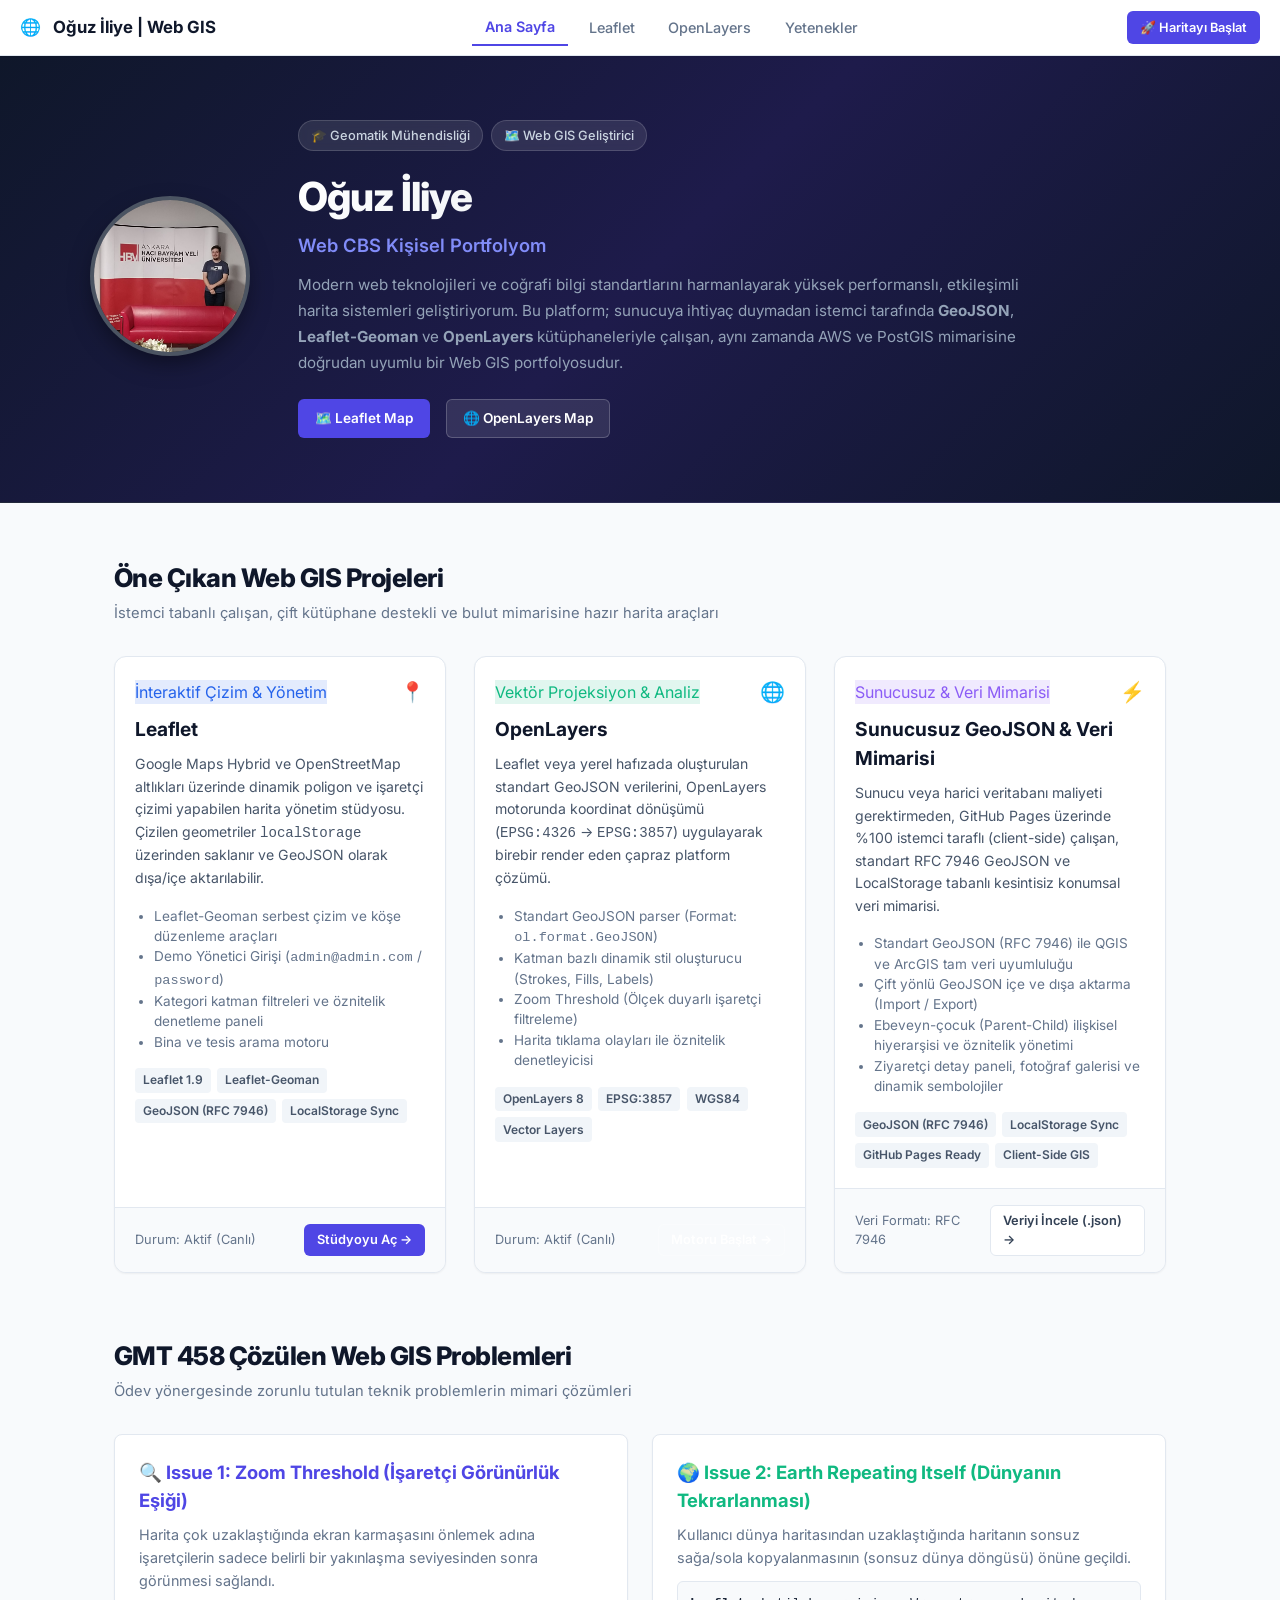
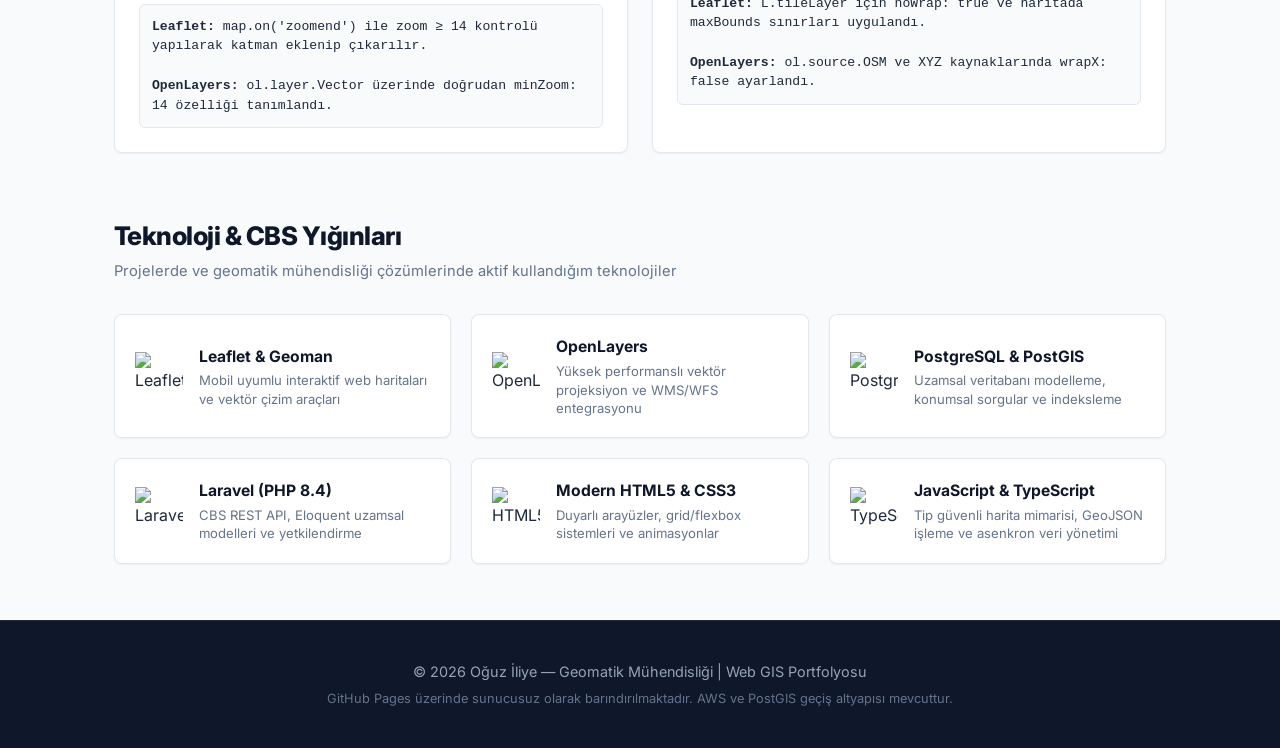
==== index.html @ 650e6e79 "feat: complete WebGIS portfolio with Leaflet and OpenLayers engines" ====
<!DOCTYPE html>
<html lang="tr">
<head>
    <meta charset="UTF-8">
    <meta name="viewport" content="width=device-width, initial-scale=1.0">
    <title>Oğuz İliye | Web GIS & Geomatik Portfolyosu</title>
    <!-- Stylesheets -->
    <link rel="stylesheet" href="style.css">
    <!-- Google Fonts -->
    <link rel="preconnect" href="https://fonts.googleapis.com">
    <link rel="preconnect" href="https://fonts.gstatic.com" crossorigin>
    <link href="https://fonts.googleapis.com/css2?family=Inter:wght@400;500;600;700;800&display=swap" rel="stylesheet">
</head>
<body>
    <!-- Main Top Navigation -->
    <nav class="site-nav">
        <a href="index.html" class="nav-brand">
            <span class="brand-icon">🌐</span>
            <span>Oğuz İliye | Web GIS</span>
        </a>
        <ul>
            <li><a href="index.html" class="nav-link active">Ana Sayfa</a></li>
            <li><a href="leaflet.html" class="nav-link">Leaflet</a></li>
            <li><a href="openlayers.html" class="nav-link">OpenLayers</a></li>
            <li><a href="#technologies" class="nav-link">Yetenekler</a></li>
        </ul>
        <div class="nav-actions">
            <a href="leaflet.html" class="btn btn-primary btn-sm">🚀 Haritayı Başlat</a>
        </div>
    </nav>

    <!-- Hero Section -->
    <header class="hero-wrapper">
        <div class="hero-content">
            <div class="hero-avatar-box">
                <img src="Public/HBV_Foto.jpeg" onerror="this.onerror=null; this.src='HBV_Foto.jpeg';" alt="Oğuz İliye" class="hero-avatar">
            </div>
            <div class="hero-text">
                <div class="hero-tags">
                    <span class="hero-tag">🎓 Geomatik Mühendisliği</span>
                    <span class="hero-tag">🗺️ Web GIS Geliştirici</span>
                    
                </div>
                <h1 class="animated-title">Oğuz İliye</h1>
                <p class="hero-role">Web CBS Kişisel Portfolyom</p>
                <p class="hero-desc">
                    Modern web teknolojileri ve coğrafi bilgi standartlarını harmanlayarak yüksek performanslı, etkileşimli harita sistemleri geliştiriyorum. 
                    Bu platform; sunucuya ihtiyaç duymadan istemci tarafında <strong>GeoJSON</strong>, <strong>Leaflet-Geoman</strong> ve <strong>OpenLayers</strong> kütüphaneleriyle çalışan, aynı zamanda AWS ve PostGIS mimarisine doğrudan uyumlu bir Web GIS portfolyosudur.
                </p>
                <div class="hero-cta">
                    <a href="leaflet.html" class="btn btn-primary">
                        <span>🗺️ Leaflet Map</span>
                    </a>
                    <a href="openlayers.html" class="btn btn-dark">
                        <span>🌐 OpenLayers Map</span>
                    </a>
                </div>
            </div>
        </div>
    </header>

    <!-- Main Content Container -->
    <main class="container">
        <!-- Featured Projects Showcase -->
        <section id="projects">
            <div class="section-title">
                <h2>Öne Çıkan Web GIS Projeleri</h2>
                <p>İstemci tabanlı çalışan, çift kütüphane destekli ve bulut mimarisine hazır harita araçları</p>
            </div>

            <div class="project-grid">
                <!-- Project 1: Leaflet GIS Studio -->
                <article class="project-card">
                    <div class="card-header-badge">
                        <span class="badge-tag" style="background:#2563eb20; color:#2563eb; border-color:#2563eb40;">İnteraktif Çizim & Yönetim</span>
                        <span style="font-size: 1.25rem;">📍</span>
                    </div>
                    <div class="card-body">
                        <h3>Leaflet </h3>
                        <p>
                            Google Maps Hybrid ve OpenStreetMap altlıkları üzerinde dinamik poligon ve işaretçi çizimi yapabilen harita yönetim stüdyosu. Çizilen geometriler <code>localStorage</code> üzerinden saklanır ve GeoJSON olarak dışa/içe aktarılabilir.
                        </p>
                        <ul style="font-size: 0.85rem; color: var(--text-muted); margin-bottom: 1rem; padding-left: 1.2rem;">
                            <li>Leaflet-Geoman serbest çizim ve köşe düzenleme araçları</li>
                            <li>Demo Yönetici Girişi (<code>admin@admin.com</code> / <code>password</code>)</li>
                            <li>Kategori katman filtreleri ve öznitelik denetleme paneli</li>
                            <li>Bina ve tesis arama motoru</li>
                        </ul>
                        <div class="tech-badges">
                            <span class="tech-badge">Leaflet 1.9</span>
                            <span class="tech-badge">Leaflet-Geoman</span>
                            <span class="tech-badge">GeoJSON (RFC 7946)</span>
                            <span class="tech-badge">LocalStorage Sync</span>
                        </div>
                    </div>
                    <div class="card-footer">
                        <span style="font-size:0.8rem; color:var(--text-muted);">Durum: Aktif (Canlı)</span>
                        <a href="leaflet.html" class="btn btn-primary btn-sm">Stüdyoyu Aç &rarr;</a>
                    </div>
                </article>

                <!-- Project 2: OpenLayers Engine -->
                <article class="project-card">
                    <div class="card-header-badge">
                        <span class="badge-tag" style="background:#10b98120; color:#10b981; border-color:#10b98140;">Vektör Projeksiyon & Analiz</span>
                        <span style="font-size: 1.25rem;">🌐</span>
                    </div>
                    <div class="card-body">
                        <h3>OpenLayers</h3>
                        <p>
                            Leaflet veya yerel hafızada oluşturulan standart GeoJSON verilerini, OpenLayers motorunda koordinat dönüşümü (<code>EPSG:4326</code> &rarr; <code>EPSG:3857</code>) uygulayarak birebir render eden çapraz platform çözümü.
                        </p>
                        <ul style="font-size: 0.85rem; color: var(--text-muted); margin-bottom: 1rem; padding-left: 1.2rem;">
                            <li>Standart GeoJSON parser (Format: <code>ol.format.GeoJSON</code>)</li>
                            <li>Katman bazlı dinamik stil oluşturucu (Strokes, Fills, Labels)</li>
                            <li>Zoom Threshold (Ölçek duyarlı işaretçi filtreleme)</li>
                            <li>Harita tıklama olayları ile öznitelik denetleyicisi</li>
                        </ul>
                        <div class="tech-badges">
                            <span class="tech-badge">OpenLayers 8</span>
                            <span class="tech-badge">EPSG:3857</span>
                            <span class="tech-badge">WGS84</span>
                            <span class="tech-badge">Vector Layers</span>
                        </div>
                    </div>
                    <div class="card-footer">
                        <span style="font-size:0.8rem; color:var(--text-muted);">Durum: Aktif (Canlı)</span>
                        <a href="openlayers.html" class="btn btn-dark btn-sm">Motoru Başlat &rarr;</a>
                    </div>
                </article>

                <!-- Project 3: Serverless GeoJSON & Data Architecture -->
                <article class="project-card">
                    <div class="card-header-badge">
                        <span class="badge-tag" style="background:#8b5cf620; color:#8b5cf6; border-color:#8b5cf640;">Sunucusuz & Veri Mimarisi</span>
                        <span style="font-size: 1.25rem;">⚡</span>
                    </div>
                    <div class="card-body">
                        <h3>Sunucusuz GeoJSON & Veri Mimarisi</h3>
                        <p>
                            Sunucu veya harici veritabanı maliyeti gerektirmeden, GitHub Pages üzerinde %100 istemci taraflı (client-side) çalışan, standart RFC 7946 GeoJSON ve LocalStorage tabanlı kesintisiz konumsal veri mimarisi.
                        </p>
                        <ul style="font-size: 0.85rem; color: var(--text-muted); margin-bottom: 1rem; padding-left: 1.2rem;">
                            <li>Standart GeoJSON (RFC 7946) ile QGIS ve ArcGIS tam veri uyumluluğu</li>
                            <li>Çift yönlü GeoJSON içe ve dışa aktarma (Import / Export)</li>
                            <li>Ebeveyn-çocuk (Parent-Child) ilişkisel hiyerarşisi ve öznitelik yönetimi</li>
                            <li>Ziyaretçi detay paneli, fotoğraf galerisi ve dinamik sembolojiler</li>
                        </ul>
                        <div class="tech-badges">
                            <span class="tech-badge">GeoJSON (RFC 7946)</span>
                            <span class="tech-badge">LocalStorage Sync</span>
                            <span class="tech-badge">GitHub Pages Ready</span>
                            <span class="tech-badge">Client-Side GIS</span>
                        </div>
                    </div>
                    <div class="card-footer">
                        <span style="font-size:0.8rem; color:var(--text-muted);">Veri Formatı: RFC 7946</span>
                        <a href="data/gis-data.json" target="_blank" class="btn btn-outline btn-sm">Veriyi İncele (.json) &rarr;</a>
                    </div>
                </article>
            </div>
        </section>

        <!-- Solved Criteria Section (GMT 458 Course Issues) -->
        <section id="assignment-criteria" style="margin-bottom: 4rem;">
            <div class="section-title">
                <h2>GMT 458 Çözülen Web GIS Problemleri</h2>
                <p>Ödev yönergesinde zorunlu tutulan teknik problemlerin mimari çözümleri</p>
            </div>

            <div style="display: grid; grid-template-columns: repeat(auto-fit, minmax(320px, 1fr)); gap: 1.5rem;">
                <div style="background: white; border: 1px solid var(--border); border-radius: var(--radius-md); padding: 1.5rem; box-shadow: var(--shadow-sm);">
                    <h4 style="font-size: 1.15rem; color: var(--primary); margin-bottom: 0.5rem;">🔍 Issue 1: Zoom Threshold (İşaretçi Görünürlük Eşiği)</h4>
                    <p style="font-size: 0.9rem; color: var(--text-muted); line-height: 1.6; margin-bottom: 0.75rem;">
                        Harita çok uzaklaştığında ekran karmaşasını önlemek adına işaretçilerin sadece belirli bir yakınlaşma seviyesinden sonra görünmesi sağlandı.
                    </p>
                    <div style="background: #f8fafc; border: 1px solid var(--border); border-radius: var(--radius-sm); padding: 0.75rem; font-size: 0.82rem; font-family: monospace;">
                        <strong>Leaflet:</strong> <code>map.on('zoomend')</code> ile zoom &ge; 14 kontrolü yapılarak katman eklenip çıkarılır.<br><br>
                        <strong>OpenLayers:</strong> <code>ol.layer.Vector</code> üzerinde doğrudan <code>minZoom: 14</code> özelliği tanımlandı.
                    </div>
                </div>

                <div style="background: white; border: 1px solid var(--border); border-radius: var(--radius-md); padding: 1.5rem; box-shadow: var(--shadow-sm);">
                    <h4 style="font-size: 1.15rem; color: #10b981; margin-bottom: 0.5rem;">🌍 Issue 2: Earth Repeating Itself (Dünyanın Tekrarlanması)</h4>
                    <p style="font-size: 0.9rem; color: var(--text-muted); line-height: 1.6; margin-bottom: 0.75rem;">
                        Kullanıcı dünya haritasından uzaklaştığında haritanın sonsuz sağa/sola kopyalanmasının (sonsuz dünya döngüsü) önüne geçildi.
                    </p>
                    <div style="background: #f8fafc; border: 1px solid var(--border); border-radius: var(--radius-sm); padding: 0.75rem; font-size: 0.82rem; font-family: monospace;">
                        <strong>Leaflet:</strong> <code>L.tileLayer</code> için <code>noWrap: true</code> ve haritada <code>maxBounds</code> sınırları uygulandı.<br><br>
                        <strong>OpenLayers:</strong> <code>ol.source.OSM</code> ve XYZ kaynaklarında <code>wrapX: false</code> ayarlandı.
                    </div>
                </div>
            </div>
        </section>

        <!-- Tech Stack Grid -->
        <section id="technologies">
            <div class="section-title">
                <h2>Teknoloji & CBS Yığınları</h2>
                <p>Projelerde ve geomatik mühendisliği çözümlerinde aktif kullandığım teknolojiler</p>
            </div>

            <div class="tech-grid">
                <div class="tech-box">
                    <img src="https://leafletjs.com/docs/images/logo.png" alt="Leaflet">
                    <div class="tech-box-info">
                        <h4>Leaflet & Geoman</h4>
                        <p>Mobil uyumlu interaktif web haritaları ve vektör çizim araçları</p>
                    </div>
                </div>

                <div class="tech-box">
                    <img src="https://openlayers.org/theme/img/logo-dark.svg" alt="OpenLayers">
                    <div class="tech-box-info">
                        <h4>OpenLayers</h4>
                        <p>Yüksek performanslı vektör projeksiyon ve WMS/WFS entegrasyonu</p>
                    </div>
                </div>

                <div class="tech-box">
                    <img src="https://upload.wikimedia.org/wikipedia/commons/2/29/Postgresql_elephant.svg" alt="PostgreSQL">
                    <div class="tech-box-info">
                        <h4>PostgreSQL & PostGIS</h4>
                        <p>Uzamsal veritabanı modelleme, konumsal sorgular ve indeksleme</p>
                    </div>
                </div>

                <div class="tech-box">
                    <img src="https://upload.wikimedia.org/wikipedia/commons/9/9a/Laravel.svg" alt="Laravel">
                    <div class="tech-box-info">
                        <h4>Laravel (PHP 8.4)</h4>
                        <p>CBS REST API, Eloquent uzamsal modelleri ve yetkilendirme</p>
                    </div>
                </div>

                <div class="tech-box">
                    <img src="https://upload.wikimedia.org/wikipedia/commons/6/61/HTML5_logo_and_wordmark.svg" alt="HTML5">
                    <div class="tech-box-info">
                        <h4>Modern HTML5 & CSS3</h4>
                        <p>Duyarlı arayüzler, grid/flexbox sistemleri ve animasyonlar</p>
                    </div>
                </div>

                <div class="tech-box">
                    <img src="https://upload.wikimedia.org/wikipedia/commons/4/4c/Typescript_logo_2020.svg" alt="TypeScript">
                    <div class="tech-box-info">
                        <h4>JavaScript & TypeScript</h4>
                        <p>Tip güvenli harita mimarisi, GeoJSON işleme ve asenkron veri yönetimi</p>
                    </div>
                </div>
            </div>
        </section>
    </main>

    <!-- Footer -->
    <footer style="background: #0f172a; color: #94a3b8; padding: 2.5rem 1.5rem; text-align: center; border-top: 1px solid rgba(255,255,255,0.08); font-size: 0.9rem;">
        <p>&copy; 2026 Oğuz İliye — Geomatik Mühendisliği | Web GIS Portfolyosu</p>
        <p style="font-size: 0.8rem; margin-top: 0.4rem; color: #64748b;">
            GitHub Pages üzerinde sunucusuz olarak barındırılmaktadır. AWS ve PostGIS geçiş altyapısı mevcuttur.
        </p>
    </footer>
</body>
</html>
---- style.css ----
:root {
  --primary: #4f46e5;       /* Indigo 600 (Admin brand) */
  --primary-hover: #4338ca;
  --emerald: #059669;       /* Emerald 600 (Visitor accent) */
  --emerald-hover: #047857;
  --secondary: #0f172a;
  --bg-main: #f8fafc;
  --bg-card: #ffffff;
  --text-main: #1e293b;
  --text-muted: #64748b;
  --border: #e2e8f0;
  --sidebar-w: 340px;
  --right-panel-w: 380px;
  --shadow-sm: 0 1px 2px 0 rgb(0 0 0 / 0.05);
  --shadow-md: 0 4px 6px -1px rgb(0 0 0 / 0.1), 0 2px 4px -2px rgb(0 0 0 / 0.1);
  --shadow-lg: 0 10px 15px -3px rgb(0 0 0 / 0.1), 0 4px 6px -4px rgb(0 0 0 / 0.1);
  --radius-sm: 6px;
  --radius-md: 8px;
  --radius-lg: 12px;
  --transition: all 0.2s cubic-bezier(0.4, 0, 0.2, 1);
}

* {
  box-sizing: border-box;
  margin: 0;
  padding: 0;
}

body {
  font-family: 'Inter', -apple-system, BlinkMacSystemFont, 'Segoe UI', Roboto, Helvetica, Arial, sans-serif;
  background-color: var(--bg-main);
  color: var(--text-main);
  line-height: 1.5;
  -webkit-font-smoothing: antialiased;
}

/* TOP NAVBAR */
nav.site-nav {
  position: sticky;
  top: 0;
  z-index: 1000;
  background: #ffffff;
  border-bottom: 1px solid var(--border);
  padding: 0.5rem 1.25rem;
  display: flex;
  align-items: center;
  justify-content: space-between;
  box-shadow: var(--shadow-sm);
  height: 56px;
}

.nav-brand {
  display: flex;
  align-items: center;
  gap: 0.75rem;
  color: #0f172a;
  text-decoration: none;
  font-weight: 700;
  font-size: 1.05rem;
}

.brand-icon-box {
  width: 34px;
  height: 34px;
  background: linear-gradient(135deg, #4f46e5, #059669);
  border-radius: var(--radius-sm);
  display: flex;
  align-items: center;
  justify-content: center;
  color: white;
  font-size: 1.1rem;
}

nav.site-nav ul {
  list-style: none;
  display: flex;
  gap: 0.5rem;
  align-items: center;
}

nav.site-nav a.nav-link {
  color: #64748b;
  text-decoration: none;
  font-weight: 500;
  font-size: 0.9rem;
  padding: 0.4rem 0.8rem;
  border-radius: var(--radius-sm);
  transition: var(--transition);
  display: inline-flex;
  align-items: center;
  gap: 0.4rem;
}

nav.site-nav a.nav-link:hover {
  color: #0f172a;
  background: #f1f5f9;
}

nav.site-nav a.nav-link.active {
  color: var(--primary);
  font-weight: 600;
  border-bottom: 2px solid var(--primary);
  border-radius: 0;
}

.nav-actions {
  display: flex;
  align-items: center;
  gap: 0.75rem;
}

/* BUTTONS */
.btn {
  display: inline-flex;
  align-items: center;
  justify-content: center;
  gap: 0.4rem;
  padding: 0.5rem 1rem;
  font-size: 0.85rem;
  font-weight: 600;
  border-radius: var(--radius-sm);
  border: 1px solid transparent;
  cursor: pointer;
  transition: var(--transition);
  text-decoration: none;
}

.btn-primary {
  background: var(--primary);
  color: #fff;
}
.btn-primary:hover {
  background: var(--primary-hover);
}

.btn-emerald {
  background: var(--emerald);
  color: #fff;
}
.btn-emerald:hover {
  background: var(--emerald-hover);
}

.btn-outline {
  background: #ffffff;
  border-color: var(--border);
  color: #334155;
}
.btn-outline:hover {
  background: #f8fafc;
  border-color: #cbd5e1;
}

.btn-danger {
  background: #ef4444;
  color: #fff;
}
.btn-danger:hover {
  background: #dc2626;
}

.btn-sm {
  padding: 0.35rem 0.75rem;
  font-size: 0.8rem;
}

.icon-action-btn {
  background: transparent;
  border: none;
  color: #64748b;
  cursor: pointer;
  padding: 5px;
  border-radius: 4px;
  display: flex;
  align-items: center;
  justify-content: center;
  transition: var(--transition);
}
.icon-action-btn:hover {
  background: #e2e8f0;
  color: #0f172a;
}

/* ==========================================================================
   FULL SCREEN MAP LAYOUT
   ========================================================================== */
.map-view-layout {
  display: flex;
  height: calc(100vh - 56px);
  width: 100%;
  overflow: hidden;
  position: relative;
  background: #f8fafc;
}

.map-canvas {
  flex: 1;
  height: 100%;
  width: 100%;
  position: relative;
  background: #e2e8f0;
}

/* ==========================================================================
   LEFT SIDEBAR: "Katmanlar" / "Keşfet" (LIGHT THEME MATCHING SCREENSHOT 1 & 2)
   ========================================================================== */
.map-sidebar {
  width: var(--sidebar-w);
  height: 100%;
  background: #ffffff;
  border-right: 1px solid var(--border);
  display: flex;
  flex-direction: column;
  z-index: 1000;
  transition: transform 0.25s cubic-bezier(0.4, 0, 0.2, 1);
  overflow: hidden;
  box-shadow: 2px 0 10px rgba(0, 0, 0, 0.05);
}

.sidebar-header {
  padding: 0.85rem 1rem;
  border-bottom: 1px solid var(--border);
  display: flex;
  align-items: center;
  justify-content: space-between;
  background: #ffffff;
}

.sidebar-header-title {
  display: flex;
  align-items: center;
  gap: 0.5rem;
  font-size: 0.95rem;
  font-weight: 700;
  color: #1e293b;
}

.sidebar-search-box {
  padding: 0.65rem 1rem;
  border-bottom: 1px solid var(--border);
  background: #f8fafc;
}

.sidebar-search-wrap {
  display: flex;
  align-items: center;
  gap: 0.5rem;
  background: #ffffff;
  border: 1px solid var(--border);
  border-radius: var(--radius-sm);
  padding: 0.4rem 0.65rem;
}
.sidebar-search-wrap:focus-within {
  border-color: var(--primary);
  box-shadow: 0 0 0 2px rgba(79, 70, 229, 0.15);
}

.sidebar-search-wrap input {
  border: none;
  background: transparent;
  outline: none;
  font-size: 0.85rem;
  color: #1e293b;
  width: 100%;
}

.sidebar-tree-container {
  flex: 1;
  overflow-y: auto;
  padding: 0.65rem 0.5rem;
  display: flex;
  flex-direction: column;
  gap: 0.2rem;
}

/* TREE CATEGORIES (MATCHING SCREENSHOT 1 & 2) */
.cat-group {
  margin-bottom: 0.2rem;
}

.cat-row {
  display: flex;
  align-items: center;
  justify-content: space-between;
  padding: 0.45rem 0.6rem;
  border-radius: var(--radius-sm);
  cursor: pointer;
  transition: var(--transition);
  user-select: none;
}
.cat-row:hover {
  background: #f1f5f9;
}

.cat-left-info {
  display: flex;
  align-items: center;
  gap: 0.45rem;
  overflow: hidden;
}

.cat-chevron {
  color: #94a3b8;
  display: flex;
  align-items: center;
  transition: transform 0.2s ease;
}
.cat-chevron.open {
  transform: rotate(90deg);
}

.cat-icon-wrap {
  display: flex;
  align-items: center;
  justify-content: center;
  flex-shrink: 0;
}

.cat-title {
  font-size: 0.85rem;
  font-weight: 600;
  color: #334155;
  white-space: nowrap;
  overflow: hidden;
  text-overflow: ellipsis;
}

.cat-right-actions {
  display: flex;
  align-items: center;
  gap: 0.35rem;
}

.cat-count-badge {
  font-size: 0.72rem;
  color: #94a3b8;
  padding: 0.1rem 0.35rem;
  border-radius: 9999px;
  background: #f1f5f9;
}

/* NESTED ITEMS UNDER CATEGORY */
.cat-items-list {
  margin-left: 1.1rem;
  padding-left: 0.5rem;
  border-left: 1px solid #e2e8f0;
  display: flex;
  flex-direction: column;
  gap: 0.2rem;
  margin-top: 0.15rem;
}

.item-row {
  display: flex;
  align-items: center;
  justify-content: space-between;
  padding: 0.35rem 0.5rem;
  border-radius: var(--radius-sm);
  transition: var(--transition);
  background: transparent;
  border: 1px solid transparent;
}
.item-row:hover {
  background: #f8fafc;
  border-color: #e2e8f0;
}
.item-row.selected {
  background: #eef2ff;
  border-color: #c7d2fe;
}
.item-row.selected .item-title-text {
  color: var(--primary);
  font-weight: 600;
}
.item-row.item-hidden {
  opacity: 0.45;
  filter: grayscale(80%);
}

.item-child-container {
  margin-left: 0.9rem;
  padding-left: 0.45rem;
  border-left: 1.5px solid #e2e8f0;
  display: flex;
  flex-direction: column;
  gap: 0.2rem;
  margin-top: 0.15rem;
  margin-bottom: 0.25rem;
}

.item-chevron {
  color: #94a3b8;
  display: inline-flex;
  align-items: center;
  justify-content: center;
  transition: transform 0.2s ease;
  flex-shrink: 0;
}
.item-chevron.open {
  transform: rotate(90deg);
}

.item-click-target {
  flex: 1;
  display: flex;
  align-items: center;
  gap: 0.4rem;
  overflow: hidden;
  cursor: pointer;
}

.item-title-text {
  font-size: 0.8rem;
  color: #475569;
  white-space: nowrap;
  overflow: hidden;
  text-overflow: ellipsis;
}

.item-actions {
  display: flex;
  align-items: center;
  gap: 0.2rem;
}

/* ==========================================================================
   VERTICAL FLOATING MAP TOOLBAR (LEFT MAP CONTROLS - SCREENSHOT 1 & 2)
   ========================================================================== */
.map-vertical-toolbar {
  position: absolute;
  top: 70px;
  left: 15px;
  z-index: 800;
  display: flex;
  flex-direction: column;
  background: #ffffff;
  border-radius: var(--radius-md);
  box-shadow: 0 4px 15px rgba(0, 0, 0, 0.12);
  border: 1px solid var(--border);
  overflow: hidden;
}

.map-tool-btn {
  width: 40px;
  height: 40px;
  display: flex;
  align-items: center;
  justify-content: center;
  border: none;
  background: #ffffff;
  color: #475569;
  cursor: pointer;
  transition: var(--transition);
  border-bottom: 1px solid #f1f5f9;
}
.map-tool-btn:last-child {
  border-bottom: none;
}
.map-tool-btn:hover {
  background: #f8fafc;
  color: #0f172a;
}
.map-tool-btn.active {
  background: var(--primary);
  color: #ffffff;
}
.map-tool-btn.danger {
  color: #ef4444;
}
.map-tool-btn.danger:hover {
  background: #fef2f2;
}
.map-tool-btn.danger.active {
  background: #ef4444;
  color: #ffffff;
}

/* FLOATING BASE LAYER BUTTONS (BOTTOM LEFT / TOP LEFT) */
.map-base-layer-bar {
  position: absolute;
  top: 15px;
  left: 15px;
  z-index: 800;
  display: flex;
  gap: 0.4rem;
  background: rgba(255, 255, 255, 0.95);
  backdrop-filter: blur(8px);
  padding: 0.3rem 0.5rem;
  border-radius: var(--radius-md);
  box-shadow: var(--shadow-sm);
  border: 1px solid var(--border);
}

/* FLOATING "DETAYLARI GÖR" BUTTON (VISITOR MODE - SCREENSHOT 4) */
.floating-details-trigger-btn {
  position: absolute;
  top: 15px;
  right: 20px;
  z-index: 850;
  display: none;
  align-items: center;
  gap: 0.45rem;
  background: var(--emerald);
  color: #ffffff;
  font-weight: 600;
  font-size: 0.85rem;
  padding: 0.55rem 1rem;
  border-radius: var(--radius-md);
  box-shadow: var(--shadow-lg);
  border: none;
  cursor: pointer;
  transition: var(--transition);
}
.floating-details-trigger-btn:hover {
  background: var(--emerald-hover);
  transform: translateY(-1px);
}
.floating-details-trigger-btn.visible {
  display: inline-flex;
}

/* ==========================================================================
   RIGHT SIDEBAR: "Yönetim Paneli" (ADMIN) / "Detaylar" (VISITOR)
   ========================================================================== */
.map-right-panel {
  position: absolute;
  right: 0;
  top: 0;
  bottom: 0;
  width: var(--right-panel-w);
  background: #ffffff;
  border-left: 1px solid var(--border);
  box-shadow: -4px 0 25px rgba(0, 0, 0, 0.1);
  z-index: 1100;
  display: flex;
  flex-direction: column;
  transform: translateX(100%);
  transition: transform 0.25s cubic-bezier(0.4, 0, 0.2, 1);
}
.map-right-panel.open {
  transform: translateX(0);
}

.panel-header {
  padding: 1rem 1.25rem;
  border-bottom: 1px solid var(--border);
  display: flex;
  align-items: center;
  justify-content: space-between;
}
.panel-header h3 {
  font-size: 1.05rem;
  font-weight: 700;
  color: #0f172a;
}

/* TABS IN ADMIN MANAGEMENT PANEL (MATCHING SCREENSHOT 1 & 2) */
.panel-tabs-bar {
  display: flex;
  border-bottom: 1px solid var(--border);
  background: #f8fafc;
}

.panel-tab-btn {
  flex: 1;
  padding: 0.65rem 0.5rem;
  font-size: 0.85rem;
  font-weight: 600;
  color: #64748b;
  background: transparent;
  border: none;
  border-bottom: 2px solid transparent;
  cursor: pointer;
  transition: var(--transition);
  text-align: center;
}
.panel-tab-btn:hover {
  color: #0f172a;
  background: #f1f5f9;
}
.panel-tab-btn.active {
  color: var(--primary);
  border-bottom-color: var(--primary);
  background: #ffffff;
}

.panel-body-scrollable {
  flex: 1;
  overflow-y: auto;
  padding: 1.25rem;
  display: flex;
  flex-direction: column;
  gap: 1.1rem;
}

/* FORMS IN ADMIN PANEL (MATCHING SCREENSHOT 2) */
.form-tip-box {
  background: #eff6ff;
  border: 1px solid #bfdbfe;
  border-radius: var(--radius-sm);
  padding: 0.6rem 0.8rem;
  font-size: 0.82rem;
  color: #1e40af;
  line-height: 1.5;
}

.form-field-group {
  display: flex;
  flex-direction: column;
  gap: 0.35rem;
}
.form-field-group label {
  font-size: 0.82rem;
  font-weight: 600;
  color: #334155;
}
.form-field-group input,
.form-field-group select,
.form-field-group textarea {
  padding: 0.5rem 0.7rem;
  border: 1px solid var(--border);
  border-radius: var(--radius-sm);
  font-size: 0.85rem;
  outline: none;
  background: #ffffff;
  transition: var(--transition);
  font-family: inherit;
}
.form-field-group input:focus,
.form-field-group select:focus,
.form-field-group textarea:focus {
  border-color: var(--primary);
  box-shadow: 0 0 0 2px rgba(79, 70, 229, 0.15);
}

.form-field-row {
  display: flex;
  gap: 0.6rem;
}
.form-field-row .form-field-group {
  flex: 1;
}

.image-preview-strip {
  display: flex;
  flex-wrap: wrap;
  gap: 0.5rem;
  margin-top: 0.35rem;
}
.image-preview-thumb-box {
  position: relative;
  width: 58px;
  height: 58px;
  border-radius: var(--radius-sm);
  overflow: hidden;
  border: 1px solid var(--border);
}
.image-preview-thumb-box img {
  width: 100%;
  height: 100%;
  object-fit: cover;
}
.image-preview-thumb-box .remove-img-btn {
  position: absolute;
  top: 2px;
  right: 2px;
  background: rgba(0, 0, 0, 0.7);
  color: white;
  border: none;
  border-radius: 50%;
  width: 16px;
  height: 16px;
  display: flex;
  align-items: center;
  justify-content: center;
  font-size: 10px;
  cursor: pointer;
}

/* BACKUP / EXPORT SECTION (MATCHING SCREENSHOT 1) */
.backup-section-card {
  background: #f8fafc;
  border: 1px solid var(--border);
  border-radius: var(--radius-md);
  padding: 1rem;
  display: flex;
  flex-direction: column;
  gap: 0.75rem;
}
.backup-section-title {
  font-size: 0.9rem;
  font-weight: 700;
  color: #0f172a;
}
.backup-section-desc {
  font-size: 0.8rem;
  color: #64748b;
  line-height: 1.5;
}

/* VISITOR DETAILS DRAWER (MATCHING SCREENSHOT 3) */
.visitor-detail-section {
  display: flex;
  flex-direction: column;
  gap: 0.4rem;
}
.visitor-detail-label {
  font-size: 0.8rem;
  font-weight: 700;
  color: #94a3b8;
  text-transform: uppercase;
  letter-spacing: 0.05em;
}
.visitor-detail-val {
  font-size: 0.88rem;
  color: #1e293b;
  line-height: 1.6;
}

/* LEAFLET POPUP STYLES */
.leaflet-popup-content-wrapper {
  border-radius: var(--radius-md);
  box-shadow: 0 6px 20px rgba(0, 0, 0, 0.15);
}
.leaflet-popup-content {
  margin: 0.75rem 1rem;
  font-size: 0.88rem;
  font-family: inherit;
}
.popup-inner-title {
  font-weight: 700;
  color: #0f172a;
  margin-bottom: 0.4rem;
}
.popup-btn-edit {
  background: var(--primary);
  color: #fff;
  border: none;
  padding: 0.3rem 0.6rem;
  border-radius: 4px;
  font-size: 0.75rem;
  font-weight: 600;
  cursor: pointer;
  margin-top: 0.4rem;
}
.popup-btn-edit:hover {
  background: var(--primary-hover);
}

/* ==========================================================================
   MAP SYMBOLOGY BADGES (CIRCULAR LUCIDE ICON BADGES FOR LEAFLET & OPENLAYERS)
   ========================================================================== */
.symbology-badge {
  box-sizing: border-box;
  border-radius: 50%;
  display: flex;
  align-items: center;
  justify-content: center;
  box-shadow: 0 4px 10px rgba(0, 0, 0, 0.35);
  cursor: pointer;
  transition: transform 0.15s ease, box-shadow 0.15s ease;
  user-select: none;
}
.symbology-badge:hover {
  transform: scale(1.1);
  box-shadow: 0 6px 14px rgba(0, 0, 0, 0.45);
}

/* Marker Badge: Solid background, 2.5px white border, white Lucide icon */
.symbology-badge.marker-badge {
  width: 36px;
  height: 36px;
  border: 2.5px solid #ffffff;
  color: #ffffff;
}
.symbology-badge.marker-badge svg,
.symbology-badge.marker-badge i {
  width: 20px;
  height: 20px;
  color: #ffffff !important;
  stroke: #ffffff !important;
  stroke-width: 2.2;
}

/* Polygon Center Badge: White background, 2.5px colored border, colored Lucide icon */
.symbology-badge.poly-badge {
  width: 36px;
  height: 36px;
  background-color: #ffffff;
  border: 2.5px solid #3b82f6;
}
.symbology-badge.poly-badge svg,
.symbology-badge.poly-badge i {
  width: 20px;
  height: 20px;
  stroke-width: 2.2;
}

/* Leaflet divIcon overrides so no default leaflet white box or margin appears */
.leaflet-div-icon.symbology-marker-div-icon,
.leaflet-div-icon.symbology-poly-div-icon {
  background: transparent !important;
  border: none !important;
}

/* OPENLAYERS POPUP STYLES */
.ol-popup {
  position: absolute;
  background-color: white;
  box-shadow: 0 6px 20px rgba(0, 0, 0, 0.15);
  padding: 0.75rem 1rem;
  border-radius: var(--radius-md);
  border: 1px solid var(--border);
  bottom: 12px;
  left: -50px;
  min-width: 180px;
  font-family: inherit;
  font-size: 0.88rem;
  z-index: 100;
}
.ol-popup:after, .ol-popup:before {
  top: 100%;
  border: solid transparent;
  content: " ";
  height: 0;
  width: 0;
  position: absolute;
  pointer-events: none;
}
.ol-popup:after {
  border-top-color: white;
  border-width: 10px;
  left: 48px;
  margin-left: -10px;
}
.ol-popup:before {
  border-top-color: var(--border);
  border-width: 11px;
  left: 48px;
  margin-left: -11px;
}
.ol-popup-closer {
  text-decoration: none;
  position: absolute;
  top: 4px;
  right: 8px;
  color: #94a3b8;
  font-size: 16px;
  font-weight: bold;
}
.ol-popup-closer:after {
  content: "✖";
}

/* LOGIN MODAL */
.modal-backdrop {
  position: fixed;
  top: 0;
  left: 0;
  width: 100vw;
  height: 100vh;
  background: rgba(15, 23, 42, 0.6);
  backdrop-filter: blur(6px);
  z-index: 2000;
  display: flex;
  align-items: center;
  justify-content: center;
  padding: 1.5rem;
  opacity: 0;
  pointer-events: none;
  transition: opacity 0.25s ease;
}
.modal-backdrop.open {
  opacity: 1;
  pointer-events: auto;
}
.modal-dialog {
  background: #ffffff;
  border-radius: var(--radius-lg);
  width: 100%;
  max-width: 400px;
  box-shadow: var(--shadow-lg);
  overflow: hidden;
  transform: translateY(15px);
  transition: transform 0.25s ease;
}
.modal-backdrop.open .modal-dialog {
  transform: translateY(0);
}
.modal-header {
  padding: 1rem 1.25rem;
  border-bottom: 1px solid var(--border);
  display: flex;
  justify-content: space-between;
  align-items: center;
}
.modal-body {
  padding: 1.25rem;
  display: flex;
  flex-direction: column;
  gap: 0.85rem;
}
.modal-footer {
  padding: 0.85rem 1.25rem;
  border-top: 1px solid var(--border);
  display: flex;
  justify-content: flex-end;
  gap: 0.6rem;
  background: #f8fafc;
}

/* TOAST */
.toast-msg {
  position: fixed;
  bottom: 25px;
  right: 25px;
  z-index: 3000;
  background: #0f172a;
  color: #ffffff;
  padding: 0.65rem 1.1rem;
  border-radius: var(--radius-sm);
  box-shadow: var(--shadow-lg);
  font-size: 0.85rem;
  font-weight: 500;
  display: flex;
  align-items: center;
  gap: 0.5rem;
  transform: translateY(80px);
  opacity: 0;
  transition: all 0.25s cubic-bezier(0.4, 0, 0.2, 1);
}
.toast-msg.show {
  transform: translateY(0);
  opacity: 1;
}

@media (max-width: 768px) {
  .map-sidebar {
    position: absolute;
    left: 0;
    top: 0;
    bottom: 0;
    width: 80vw;
    transform: translateX(-100%);
  }
  .map-sidebar.open {
    transform: translateX(0);
  }
  .map-right-panel {
    width: 85vw;
  }
}

/* ==========================================================================
   PORTFOLIO HOMEPAGE (index.html) STYLES
   ========================================================================== */
.hero-wrapper {
  background: linear-gradient(135deg, #0f172a 0%, #1e1b4b 50%, #0f172a 100%);
  color: #ffffff;
  padding: 4rem 1.5rem;
  border-bottom: 1px solid rgba(255, 255, 255, 0.08);
}

.hero-content {
  max-width: 1100px;
  margin: 0 auto;
  display: flex;
  align-items: center;
  gap: 3rem;
}

.hero-avatar-box {
  flex-shrink: 0;
}

.hero-avatar {
  width: 160px;
  height: 160px;
  border-radius: 50%;
  object-fit: cover;
  border: 4px solid rgba(255, 255, 255, 0.2);
  box-shadow: 0 10px 25px -5px rgba(0, 0, 0, 0.5);
  background: #1e293b;
}

.hero-text {
  flex: 1;
}

.hero-tags {
  display: flex;
  flex-wrap: wrap;
  gap: 0.5rem;
  margin-bottom: 1rem;
}

.hero-tag {
  background: rgba(255, 255, 255, 0.1);
  backdrop-filter: blur(4px);
  padding: 0.3rem 0.75rem;
  border-radius: 9999px;
  font-size: 0.8rem;
  font-weight: 500;
  color: #cbd5e1;
  border: 1px solid rgba(255, 255, 255, 0.15);
}

.animated-title {
  font-size: 2.5rem;
  font-weight: 800;
  letter-spacing: -0.025em;
  margin-bottom: 0.35rem;
  background: linear-gradient(135deg, #ffffff 0%, #cbd5e1 100%);
  -webkit-background-clip: text;
  -webkit-text-fill-color: transparent;
}

.hero-role {
  font-size: 1.15rem;
  font-weight: 600;
  color: #818cf8;
  margin-bottom: 0.75rem;
}

.hero-desc {
  font-size: 0.95rem;
  line-height: 1.7;
  color: #94a3b8;
  margin-bottom: 1.5rem;
  max-width: 750px;
}

.hero-cta {
  display: flex;
  gap: 1rem;
  flex-wrap: wrap;
}

.btn-dark {
  background: rgba(255, 255, 255, 0.1);
  color: #ffffff;
  border: 1px solid rgba(255, 255, 255, 0.2);
}
.btn-dark:hover {
  background: rgba(255, 255, 255, 0.2);
  color: #ffffff;
}

.container {
  max-width: 1100px;
  margin: 3.5rem auto;
  padding: 0 1.5rem;
}

.section-title {
  margin-bottom: 2rem;
}
.section-title h2 {
  font-size: 1.6rem;
  font-weight: 800;
  color: #0f172a;
  letter-spacing: -0.02em;
}
.section-title p {
  font-size: 0.92rem;
  color: #64748b;
  margin-top: 0.3rem;
}

.project-grid {
  display: grid;
  grid-template-columns: repeat(auto-fit, minmax(320px, 1fr));
  gap: 1.75rem;
  margin-bottom: 4rem;
}

.project-card {
  background: #ffffff;
  border: 1px solid var(--border);
  border-radius: var(--radius-lg);
  display: flex;
  flex-direction: column;
  overflow: hidden;
  box-shadow: var(--shadow-sm);
  transition: transform 0.2s ease, box-shadow 0.2s ease;
}
.project-card:hover {
  transform: translateY(-4px);
  box-shadow: var(--shadow-lg);
}

.card-header-badge {
  padding: 1.25rem 1.25rem 0.5rem 1.25rem;
  display: flex;
  justify-content: space-between;
  align-items: center;
}

.card-body {
  padding: 0 1.25rem 1.25rem 1.25rem;
  flex: 1;
}
.card-body h3 {
  font-size: 1.2rem;
  font-weight: 700;
  color: #0f172a;
  margin-bottom: 0.6rem;
}
.card-body p {
  font-size: 0.88rem;
  color: #475569;
  line-height: 1.6;
  margin-bottom: 1rem;
}

.tech-badges {
  display: flex;
  flex-wrap: wrap;
  gap: 0.4rem;
}
.tech-badge {
  background: #f1f5f9;
  color: #475569;
  font-size: 0.75rem;
  font-weight: 600;
  padding: 0.2rem 0.5rem;
  border-radius: 4px;
}

.card-footer {
  padding: 1rem 1.25rem;
  background: #f8fafc;
  border-top: 1px solid var(--border);
  display: flex;
  justify-content: space-between;
  align-items: center;
}

.tech-grid {
  display: grid;
  grid-template-columns: repeat(auto-fit, minmax(280px, 1fr));
  gap: 1.25rem;
}
.tech-box {
  background: #ffffff;
  border: 1px solid var(--border);
  border-radius: var(--radius-md);
  padding: 1.25rem;
  display: flex;
  align-items: center;
  gap: 1rem;
  box-shadow: var(--shadow-sm);
}
.tech-box img {
  width: 48px;
  height: 48px;
  object-fit: contain;
  flex-shrink: 0;
}
.tech-box-info h4 {
  font-size: 0.98rem;
  font-weight: 700;
  color: #0f172a;
  margin-bottom: 0.2rem;
}
.tech-box-info p {
  font-size: 0.82rem;
  color: #64748b;
  line-height: 1.4;
}

@media (max-width: 768px) {
  .hero-content {
    flex-direction: column;
    text-align: center;
    gap: 1.5rem;
  }
  .hero-tags {
    justify-content: center;
  }
  .hero-cta {
    justify-content: center;
  }
  .animated-title {
    font-size: 2rem;
  }
}
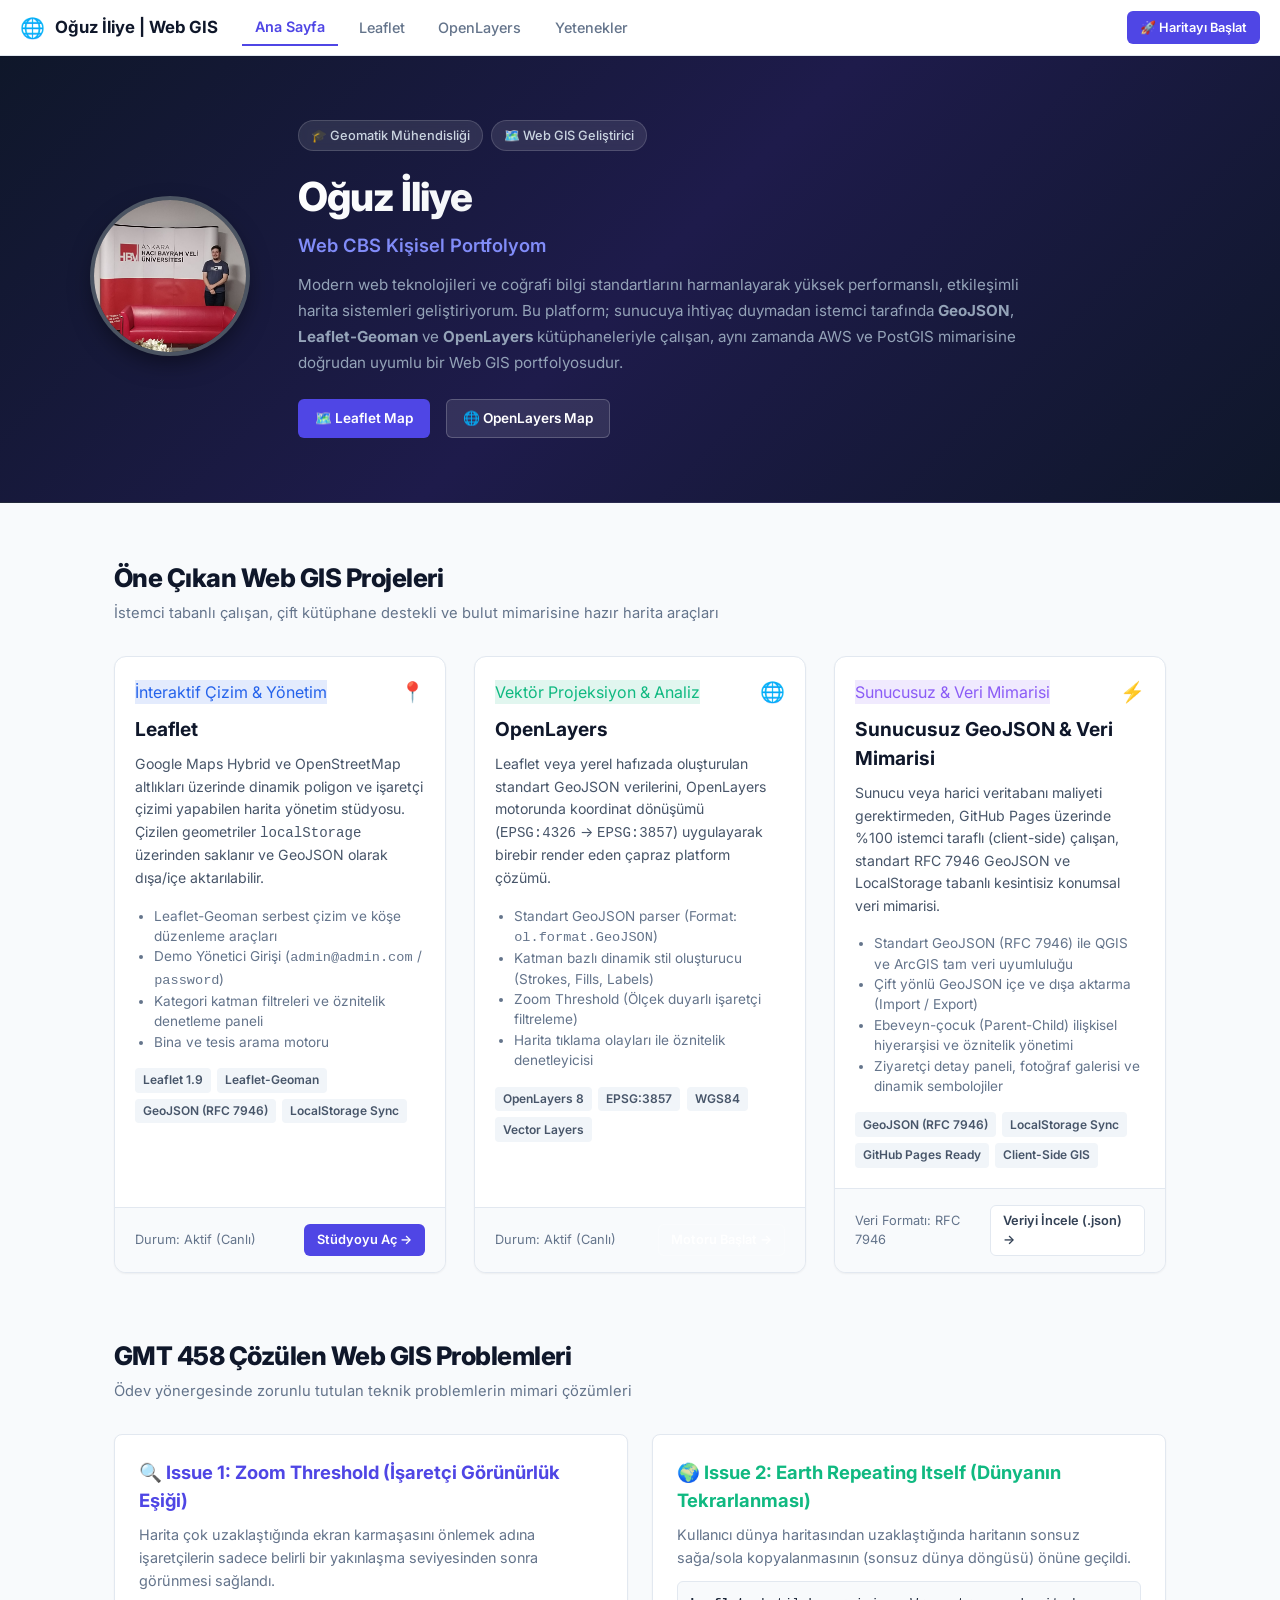
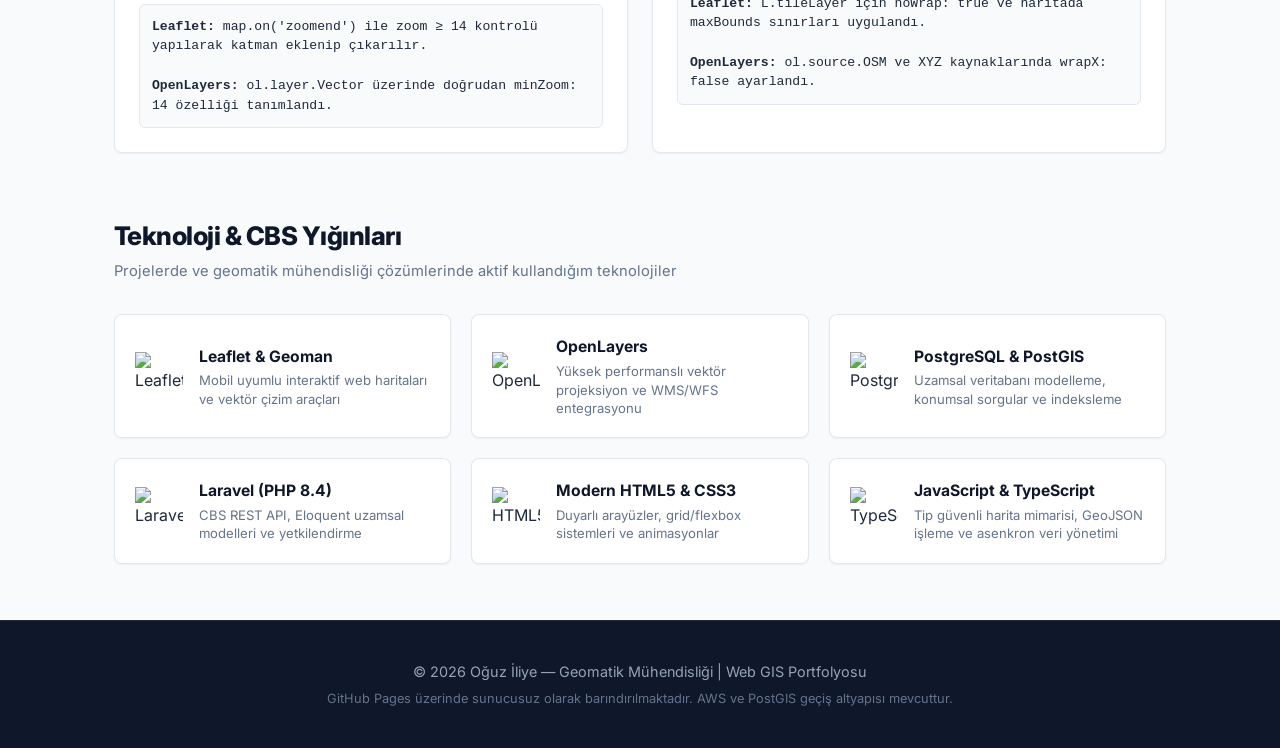
==== commit f01164f5: "feat: improve mobile responsiveness, navigation, drawers and touch layouts" ====
--- a/index.html
+++ b/index.html
@@ -2,7 +2,7 @@
 <html lang="tr">
 <head>
     <meta charset="UTF-8">
-    <meta name="viewport" content="width=device-width, initial-scale=1.0">
+    <meta name="viewport" content="width=device-width, initial-scale=1.0, maximum-scale=5.0, viewport-fit=cover">
     <title>Oğuz İliye | Web GIS & Geomatik Portfolyosu</title>
     <!-- Stylesheets -->
     <link rel="stylesheet" href="style.css">
@@ -16,16 +16,27 @@
     <nav class="site-nav">
         <a href="index.html" class="nav-brand">
             <span class="brand-icon">🌐</span>
-            <span>Oğuz İliye | Web GIS</span>
+            <span class="brand-text-full">Oğuz İliye | Web GIS</span>
+            <span class="brand-text-short">Oğuz İliye</span>
         </a>
-        <ul>
-            <li><a href="index.html" class="nav-link active">Ana Sayfa</a></li>
-            <li><a href="leaflet.html" class="nav-link">Leaflet</a></li>
-            <li><a href="openlayers.html" class="nav-link">OpenLayers</a></li>
-            <li><a href="#technologies" class="nav-link">Yetenekler</a></li>
-        </ul>
-        <div class="nav-actions">
-            <a href="leaflet.html" class="btn btn-primary btn-sm">🚀 Haritayı Başlat</a>
+
+        <!-- Mobile Hamburger Toggle Button -->
+        <button id="mobile-menu-toggle" class="mobile-nav-toggle" aria-label="Menüyü Aç/Kapat">
+            <span class="hamburger-bar"></span>
+            <span class="hamburger-bar"></span>
+            <span class="hamburger-bar"></span>
+        </button>
+
+        <div id="nav-menu-wrapper" class="nav-menu-wrapper">
+            <ul class="nav-links">
+                <li><a href="index.html" class="nav-link active">Ana Sayfa</a></li>
+                <li><a href="leaflet.html" class="nav-link">Leaflet</a></li>
+                <li><a href="openlayers.html" class="nav-link">OpenLayers</a></li>
+                <li><a href="#technologies" class="nav-link">Yetenekler</a></li>
+            </ul>
+            <div class="nav-actions">
+                <a href="leaflet.html" class="btn btn-primary btn-sm">🚀 Haritayı Başlat</a>
+            </div>
         </div>
     </nav>
 
@@ -259,5 +270,29 @@
             GitHub Pages üzerinde sunucusuz olarak barındırılmaktadır. AWS ve PostGIS geçiş altyapısı mevcuttur.
         </p>
     </footer>
+
+    <!-- Mobile Navigation Toggle Script -->
+    <script>
+        const toggleBtn = document.getElementById('mobile-menu-toggle');
+        const menuWrapper = document.getElementById('nav-menu-wrapper');
+        if (toggleBtn && menuWrapper) {
+            toggleBtn.addEventListener('click', () => {
+                toggleBtn.classList.toggle('open');
+                menuWrapper.classList.toggle('open');
+            });
+            menuWrapper.querySelectorAll('a').forEach(link => {
+                link.addEventListener('click', () => {
+                    toggleBtn.classList.remove('open');
+                    menuWrapper.classList.remove('open');
+                });
+            });
+            document.addEventListener('click', (e) => {
+                if (!toggleBtn.contains(e.target) && !menuWrapper.contains(e.target)) {
+                    toggleBtn.classList.remove('open');
+                    menuWrapper.classList.remove('open');
+                }
+            });
+        }
+    </script>
 </body>
 </html>
--- a/style.css
+++ b/style.css
@@ -20,8 +20,15 @@
   --transition: all 0.2s cubic-bezier(0.4, 0, 0.2, 1);
 }
 
-* {
+html {
   box-sizing: border-box;
+  overflow-x: hidden;
+  width: 100%;
+  -webkit-text-size-adjust: 100%;
+}
+
+*, *:before, *:after {
+  box-sizing: inherit;
   margin: 0;
   padding: 0;
 }
@@ -32,6 +39,10 @@
   color: var(--text-main);
   line-height: 1.5;
   -webkit-font-smoothing: antialiased;
+  width: 100%;
+  max-width: 100vw;
+  overflow-x: hidden;
+  position: relative;
 }
 
 /* TOP NAVBAR */
@@ -47,16 +58,24 @@
   justify-content: space-between;
   box-shadow: var(--shadow-sm);
   height: 56px;
+  width: 100%;
+  box-sizing: border-box;
 }
 
 .nav-brand {
   display: flex;
   align-items: center;
-  gap: 0.75rem;
+  gap: 0.65rem;
   color: #0f172a;
   text-decoration: none;
   font-weight: 700;
   font-size: 1.05rem;
+  white-space: nowrap;
+}
+
+.brand-icon {
+  font-size: 1.25rem;
+  line-height: 1;
 }
 
 .brand-icon-box {
@@ -69,9 +88,26 @@
   justify-content: center;
   color: white;
   font-size: 1.1rem;
-}
-
-nav.site-nav ul {
+  flex-shrink: 0;
+}
+
+.brand-text-short {
+  display: none;
+}
+
+/* Desktop Menu Wrapper (index.html) */
+.nav-menu-wrapper {
+  display: flex;
+  align-items: center;
+  gap: 1.5rem;
+  flex: 1;
+  justify-content: space-between;
+  margin-left: 1.5rem;
+}
+
+nav.site-nav ul,
+nav.site-nav ul.nav-links,
+nav.site-nav ul.nav-map-links {
   list-style: none;
   display: flex;
   gap: 0.5rem;
@@ -89,6 +125,7 @@
   display: inline-flex;
   align-items: center;
   gap: 0.4rem;
+  white-space: nowrap;
 }
 
 nav.site-nav a.nav-link:hover {
@@ -106,7 +143,90 @@
 .nav-actions {
   display: flex;
   align-items: center;
-  gap: 0.75rem;
+  gap: 0.6rem;
+  white-space: nowrap;
+}
+
+/* Mobile Hamburger Toggle Button (index.html) */
+.mobile-nav-toggle {
+  display: none;
+  background: transparent;
+  border: 1px solid var(--border);
+  border-radius: var(--radius-sm);
+  padding: 6px;
+  cursor: pointer;
+  flex-direction: column;
+  justify-content: center;
+  align-items: center;
+  gap: 4px;
+  width: 36px;
+  height: 36px;
+  transition: var(--transition);
+}
+.mobile-nav-toggle:hover {
+  background: #f1f5f9;
+}
+.mobile-nav-toggle .hamburger-bar {
+  display: block;
+  width: 18px;
+  height: 2px;
+  background: #334155;
+  border-radius: 2px;
+  transition: all 0.25s ease;
+}
+.mobile-nav-toggle.open .hamburger-bar:nth-child(1) {
+  transform: translateY(6px) rotate(45deg);
+}
+.mobile-nav-toggle.open .hamburger-bar:nth-child(2) {
+  opacity: 0;
+}
+.mobile-nav-toggle.open .hamburger-bar:nth-child(3) {
+  transform: translateY(-6px) rotate(-45deg);
+}
+
+/* Mobile Page Switcher Toggle (leaflet.html & openlayers.html) */
+.mobile-pages-toggle {
+  display: none;
+}
+
+.mobile-pages-dropdown {
+  display: none;
+  position: absolute;
+  top: 56px;
+  right: 12px;
+  background: #ffffff;
+  border: 1px solid var(--border);
+  border-radius: var(--radius-md);
+  box-shadow: 0 10px 25px -5px rgba(0, 0, 0, 0.15);
+  padding: 0.4rem;
+  min-width: 180px;
+  z-index: 1500;
+  flex-direction: column;
+  gap: 0.2rem;
+}
+
+.mobile-pages-dropdown.open {
+  display: flex;
+}
+
+.mobile-dropdown-item {
+  display: flex;
+  align-items: center;
+  gap: 0.6rem;
+  padding: 0.55rem 0.75rem;
+  color: #334155;
+  text-decoration: none;
+  font-size: 0.85rem;
+  font-weight: 500;
+  border-radius: var(--radius-sm);
+  transition: var(--transition);
+}
+
+.mobile-dropdown-item:hover,
+.mobile-dropdown-item.active {
+  background: #f1f5f9;
+  color: var(--primary);
+  font-weight: 600;
 }
 
 /* BUTTONS */
@@ -187,10 +307,28 @@
 .map-view-layout {
   display: flex;
   height: calc(100vh - 56px);
+  height: calc(100dvh - 56px);
   width: 100%;
   overflow: hidden;
   position: relative;
   background: #f8fafc;
+}
+
+.map-backdrop {
+  display: none;
+  position: absolute;
+  inset: 0;
+  background: rgba(15, 23, 42, 0.45);
+  backdrop-filter: blur(2px);
+  z-index: 1050;
+  opacity: 0;
+  pointer-events: none;
+  transition: opacity 0.25s ease;
+}
+.map-backdrop.active {
+  display: block;
+  opacity: 1;
+  pointer-events: auto;
 }
 
 .map-canvas {
@@ -934,23 +1072,6 @@
   opacity: 1;
 }
 
-@media (max-width: 768px) {
-  .map-sidebar {
-    position: absolute;
-    left: 0;
-    top: 0;
-    bottom: 0;
-    width: 80vw;
-    transform: translateX(-100%);
-  }
-  .map-sidebar.open {
-    transform: translateX(0);
-  }
-  .map-right-panel {
-    width: 85vw;
-  }
-}
-
 /* ==========================================================================
    PORTFOLIO HOMEPAGE (index.html) STYLES
    ========================================================================== */
@@ -959,6 +1080,8 @@
   color: #ffffff;
   padding: 4rem 1.5rem;
   border-bottom: 1px solid rgba(255, 255, 255, 0.08);
+  width: 100%;
+  box-sizing: border-box;
 }
 
 .hero-content {
@@ -967,6 +1090,8 @@
   display: flex;
   align-items: center;
   gap: 3rem;
+  width: 100%;
+  box-sizing: border-box;
 }
 
 .hero-avatar-box {
@@ -1050,10 +1175,13 @@
   max-width: 1100px;
   margin: 3.5rem auto;
   padding: 0 1.5rem;
+  width: 100%;
+  box-sizing: border-box;
 }
 
 .section-title {
   margin-bottom: 2rem;
+  width: 100%;
 }
 .section-title h2 {
   font-size: 1.6rem;
@@ -1069,9 +1197,11 @@
 
 .project-grid {
   display: grid;
-  grid-template-columns: repeat(auto-fit, minmax(320px, 1fr));
+  grid-template-columns: repeat(auto-fit, minmax(min(100%, 300px), 1fr));
   gap: 1.75rem;
   margin-bottom: 4rem;
+  width: 100%;
+  box-sizing: border-box;
 }
 
 .project-card {
@@ -1138,8 +1268,10 @@
 
 .tech-grid {
   display: grid;
-  grid-template-columns: repeat(auto-fit, minmax(280px, 1fr));
+  grid-template-columns: repeat(auto-fit, minmax(min(100%, 280px), 1fr));
   gap: 1.25rem;
+  width: 100%;
+  box-sizing: border-box;
 }
 .tech-box {
   background: #ffffff;
@@ -1169,19 +1301,277 @@
   line-height: 1.4;
 }
 
+/* ==========================================================================
+   RESPONSIVE MEDIA QUERIES (TABLETS & MOBILE SCREENS <= 768px)
+   ========================================================================== */
 @media (max-width: 768px) {
+  /* TOP NAVBAR */
+  nav.site-nav {
+    padding: 0 1rem;
+    height: 56px;
+  }
+
+  .brand-text-full {
+    display: none;
+  }
+  .brand-text-short {
+    display: inline;
+  }
+
+  /* index.html Mobile Navigation */
+  .mobile-nav-toggle {
+    display: flex;
+  }
+
+  .nav-menu-wrapper {
+    position: absolute;
+    top: 56px;
+    left: 0;
+    right: 0;
+    width: 100%;
+    margin-left: 0;
+    background: #ffffff;
+    border-bottom: 1px solid var(--border);
+    box-shadow: 0 10px 25px -5px rgba(0, 0, 0, 0.12);
+    padding: 1.25rem 1rem;
+    display: none;
+    flex-direction: column;
+    align-items: stretch;
+    gap: 1rem;
+    z-index: 1000;
+    box-sizing: border-box;
+  }
+
+  .nav-menu-wrapper.open {
+    display: flex;
+  }
+
+  nav.site-nav ul.nav-links {
+    flex-direction: column;
+    align-items: stretch;
+    gap: 0.35rem;
+    width: 100%;
+  }
+
+  nav.site-nav a.nav-link {
+    padding: 0.75rem 1rem;
+    border-radius: var(--radius-sm);
+    font-size: 0.95rem;
+    border-bottom: none !important;
+  }
+
+  nav.site-nav a.nav-link.active {
+    background: #eef2ff;
+    color: var(--primary);
+  }
+
+  .nav-actions {
+    width: 100%;
+    margin-top: 0.25rem;
+  }
+
+  .nav-actions .btn {
+    width: 100%;
+    padding: 0.75rem 1rem;
+    font-size: 0.95rem;
+    justify-content: center;
+  }
+
+  /* Map Pages Navbar (leaflet.html & openlayers.html) */
+  .nav-map-links {
+    display: none !important;
+  }
+
+  .mobile-pages-toggle {
+    display: flex;
+  }
+
+  #admin-status-badge {
+    display: none;
+  }
+
+  /* Map Canvas & Dynamic Viewport Height */
+  .map-view-layout {
+    height: calc(100vh - 56px);
+    height: calc(100dvh - 56px);
+  }
+
+  /* Sidebars as Mobile Drawers */
+  .map-sidebar {
+    position: absolute;
+    left: 0;
+    top: 0;
+    bottom: 0;
+    width: min(85vw, 360px);
+    transform: translateX(-100%);
+    z-index: 1200;
+  }
+  .map-sidebar.open {
+    transform: translateX(0);
+  }
+
+  .map-right-panel {
+    position: absolute;
+    right: 0;
+    top: 0;
+    bottom: 0;
+    width: min(90vw, 380px);
+    z-index: 1250;
+  }
+
+  /* Floating action controls on map */
+  .floating-details-trigger-btn {
+    top: auto;
+    bottom: 24px;
+    left: 50%;
+    transform: translateX(-50%);
+    right: auto;
+    box-shadow: 0 4px 18px rgba(0, 0, 0, 0.25);
+    z-index: 850;
+    padding: 0.55rem 1.15rem;
+    font-size: 0.85rem;
+  }
+  .floating-details-trigger-btn:hover {
+    transform: translateX(-50%) translateY(-1px);
+  }
+
+  .map-base-layer-bar {
+    top: 10px;
+    left: 10px;
+    padding: 0.25rem 0.4rem;
+    gap: 0.35rem;
+  }
+  .map-base-layer-bar .btn-sm {
+    padding: 0.35rem 0.55rem;
+    font-size: 0.75rem;
+  }
+
+  .map-vertical-toolbar {
+    top: 55px;
+    left: 10px;
+  }
+  .map-tool-btn {
+    width: 36px;
+    height: 36px;
+  }
+
+  /* OpenLayers zoom buttons at bottom left */
+  .ol-zoom {
+    top: auto !important;
+    bottom: 24px !important;
+    left: 12px !important;
+    right: auto !important;
+  }
+
+  /* Leaflet scale / zoom */
+  .leaflet-bottom.leaflet-right {
+    margin-bottom: 5px;
+    margin-right: 5px;
+  }
+
+  /* PORTFOLIO HOMEPAGE RESPONSIVE STYLES */
+  .hero-wrapper {
+    padding: 2.5rem 1rem;
+  }
   .hero-content {
     flex-direction: column;
     text-align: center;
     gap: 1.5rem;
+    padding: 0 0.5rem;
+  }
+  .hero-avatar {
+    width: 130px;
+    height: 130px;
+  }
+  .animated-title {
+    font-size: 1.85rem;
+  }
+  .hero-role {
+    font-size: 1rem;
+    margin-bottom: 0.5rem;
+  }
+  .hero-desc {
+    font-size: 0.9rem;
+    line-height: 1.6;
+    margin-bottom: 1.25rem;
+    color: #cbd5e1;
   }
   .hero-tags {
     justify-content: center;
+    gap: 0.4rem;
+  }
+  .hero-tag {
+    font-size: 0.75rem;
+    padding: 0.25rem 0.6rem;
   }
   .hero-cta {
+    flex-direction: column;
+    width: 100%;
+    max-width: 320px;
+    margin: 0 auto;
+    gap: 0.75rem;
+  }
+  .hero-cta .btn {
+    width: 100%;
+    padding: 0.75rem 1rem;
+    font-size: 0.95rem;
     justify-content: center;
   }
-  .animated-title {
-    font-size: 2rem;
-  }
-}
+
+  .container {
+    padding: 0 1rem;
+    margin: 2.5rem auto;
+  }
+  .section-title {
+    text-align: center;
+    margin-bottom: 1.75rem;
+  }
+  .project-grid {
+    grid-template-columns: 1fr;
+    gap: 1.25rem;
+    margin-bottom: 2.5rem;
+  }
+  .tech-grid {
+    grid-template-columns: 1fr;
+    gap: 1rem;
+  }
+}
+
+/* ==========================================================================
+   EXTRA SMALL MOBILE SCREENS (<= 480px)
+   ========================================================================== */
+@media (max-width: 480px) {
+  nav.site-nav {
+    padding: 0 0.75rem;
+  }
+
+  .nav-brand {
+    font-size: 0.95rem;
+  }
+
+  .brand-icon-box {
+    width: 30px;
+    height: 30px;
+    font-size: 0.95rem;
+  }
+
+  .map-sidebar {
+    width: 90vw;
+  }
+  .map-right-panel {
+    width: 95vw;
+  }
+
+  .modal-dialog {
+    margin: 1rem;
+    max-width: 100%;
+  }
+
+  .toast-msg {
+    left: 15px;
+    right: 15px;
+    bottom: 15px;
+    justify-content: center;
+    text-align: center;
+  }
+}
